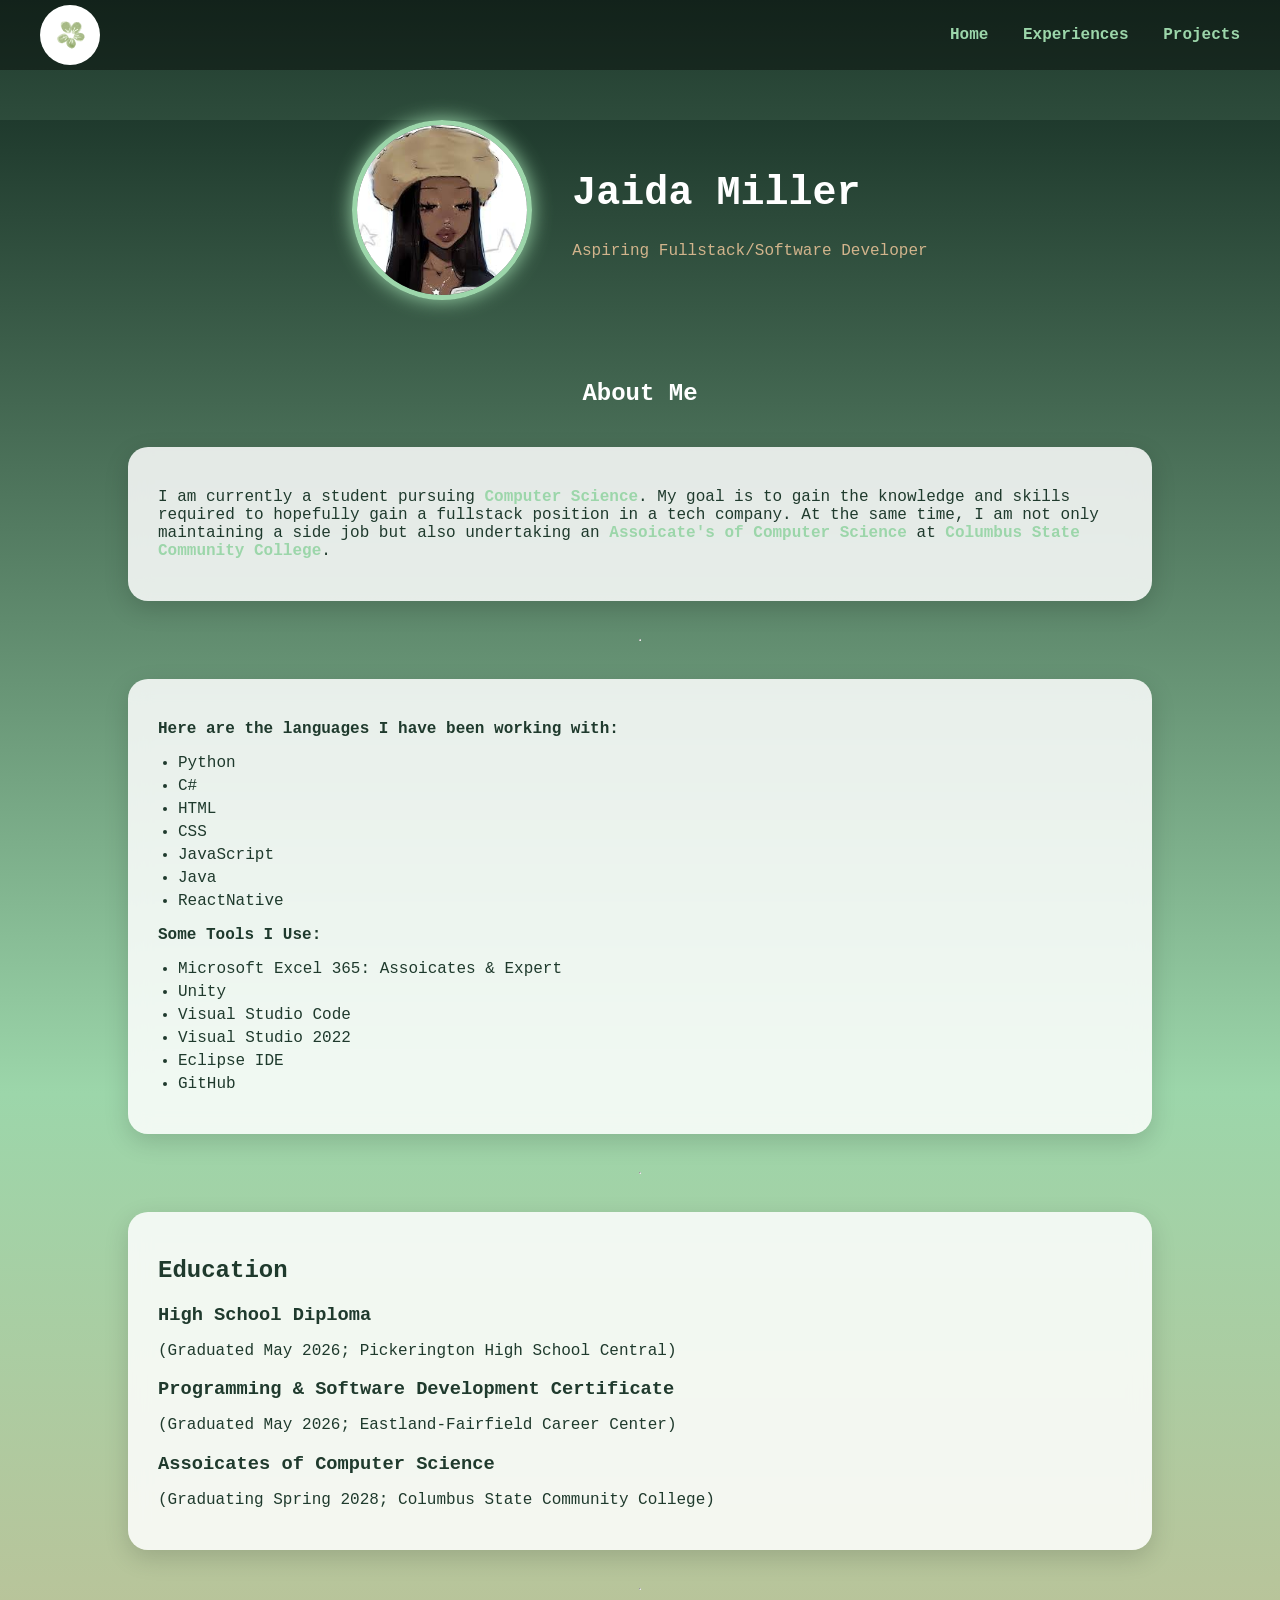
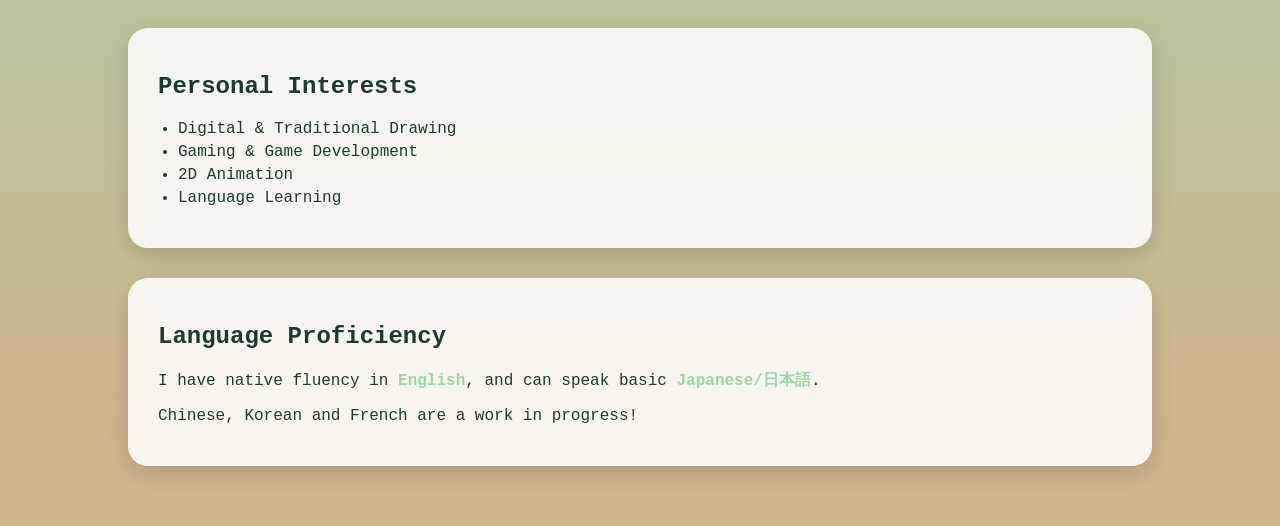
==== HTML/about.html @ fad62fcd "Add files via upload" ====
<!DOCTYPE html>
<html lang="en">
<head>
    <meta charset="UTF-8">
    <link rel="icon" href="/res/greenstar.png" />
    <meta name="viewport" content="width=device-width, initial-scale=1.0">
    <title>【About Me】</title>


    <link rel="stylesheet" href="/CSS/about.css">

</head>
<body>

    <div class="About_Container">



       <nav>
            <div class="logo-container">
                <div class="logo-icon">
                <img src="/res/Adobe Express - file (2).png" alt="Logo Flower">
                </div>
                <div class="logo-menu">
                <button class="logo-menu-btn btn1">Commissions</button>
                <button class="logo-menu-btn btn2">Services</button>
                <button class="logo-menu-btn btn3">Testimonys</button>
                </div>
            </div>

            <div class="nav-links">
                <a href="/index.html">Home</a>
                <a href="/HTML/experience.html">Experiences</a>
                <a href="/HTML/projects.html">Projects</a>
            </div>
        </nav>

        <div class="AboutHero">
            <img src="/res/ProfilePlaceholder.jpg" class="profile-img">
            <div class="hero-text">
                 <h1>Jaida Miller</h1>
                 <p>Aspiring Fullstack/Software Developer</p>
            </div>
           
        </div>
        
        <div class="AboutMe_Content">

            <h2 class="section-title">About Me</h2>

            <div class="About_Card">
                <p>I am currently a student pursuing <span>Computer Science</span>. 
                My goal is to gain the knowledge and skills required to hopefully gain a fullstack position in a tech company. 
                At the same time, I am not only maintaining a side job but also undertaking an <span>Assoicate's of Computer Science</span>
                at <span>Columbus State Community College</span>.
                </p>
            </div>

            <hr>

            <div class="About_Card">
                <p><strong>Here are the languages I have been working with: </strong></p>

                <ul>
                    <li>Python</li>
                    <li>C#</li>
                    <li>HTML</li>
                    <li>CSS</li>
                    <li>JavaScript</li>
                    <li>Java</li>
                    <li>ReactNative</li>
                </ul>

                <p><strong>Some Tools I Use:</strong></p>

                <ul>
                    <li>Microsoft Excel 365: Assoicates & Expert</li>
                    <li>Unity</li>
                    <li>Visual Studio Code</li>
                    <li>Visual Studio 2022</li>
                    <li>Eclipse IDE</li>
                    <li>GitHub</li>
                </ul>
            </div>

            <hr>

            <div class="About_Card">
                <h2>Education</h2>

                <h3>High School Diploma</h3>
                <p>(Graduated May 2026; Pickerington High School Central)</p>

                <h3>Programming & Software Development Certificate</h3>
                <p>(Graduated May 2026; Eastland-Fairfield Career Center)</p>

                <h3>Assoicates of Computer Science</h3>
                <p>(Graduating Spring 2028; Columbus State Community College)</p>
            </div>
            
            <hr>

            <div class="About_Card">
                <h2>Personal Interests</h2>
                <ul>
                    <li>Digital & Traditional Drawing</li>
                    <li>Gaming & Game Development</li>
                    <li>2D Animation</li>
                    <li>Language Learning</li>
                </ul>
            </div>

            <div class="About_Card">
                <h2>Language Proficiency</h2>
                <p>I have native fluency in <span>English</span>, and can speak basic <span>Japanese/日本語</span>.</p>
                <p>Chinese, Korean and French are a work in progress!</p>
            </div>


        </div>

    </div>





    <script src="/JS/index.js"></script>
</body>
</html>
---- CSS/about.css ----
* {
    box-sizing: border-box;
}
nav {
    position: fixed;
    top: 0;
    width: 100%;
    height: 70px;
    display: flex;
    align-items: center;
    justify-content: space-between;
    padding: 0 40px;
    background-color: rgba(0,0,0,0.4);
    z-index: 50;
}

/* Logo container on left */
.logo-container {
    position: relative;
    display: flex;
    align-items: center;
    cursor: pointer;
}

/* Logo icon circle */
.logo-icon {
    width: 60px;
    height: 60px;
    background-color: #fff;
    border-radius: 50%;
    position: relative;
    transition: transform 0.3s ease;
}

/* Float effect on hover */
.logo-container:hover .logo-icon {
    animation: floatLogo 1s ease-in-out infinite alternate;
}

@keyframes floatLogo {
    0% { transform: translateY(0); }
    100% { transform: translateY(-8px); }
}

/* Flower image centered in logo */
.logo-icon img {
    width: 100%;
    height: 100%;
    object-fit: contain;
    position: absolute;
    top: 50%;
    left: 50%;
    transform: translate(-50%, -50%);
    pointer-events: none;
}

/* Dropdown menu buttons */
.logo-menu {
    position: absolute;
    top: 80px; /* below the logo */
    left: 0;
    display: flex;
    flex-direction: column;
    gap: 10px;
    opacity: 0;
    pointer-events: none;
    transition: all 0.4s ease;
}

.logo-menu.active {
    opacity: 1;
    pointer-events: auto;
}

.logo-menu-btn {
    background-color: #9cd6aa;
    color: #fff;
    padding: 8px 20px;
    border-radius: 12px;
    font-weight: bold;
    border: none;
    box-shadow: 0 4px 10px rgba(0,0,0,0.2);
    transition: all 0.3s ease;
}

.logo-menu-btn:hover {
    background-color: #fff;
    color: #9cd6aa;
}

/* Other nav links on right */
.nav-links a {
    color: #9cd6aa;
    text-decoration: none;
    margin-left: 25px;
    font-weight: bold;
    transition: all 0.3s ease;
}

.nav-links a:hover {
    color: #d2b48c;
    transform: scale(1.05);
}
.About_Container{
    position: relative;
    width: 100%;
    height: 100%;
    background: linear-gradient(to bottom, #1f3a2d, #9cd6aa, #d2b48c);
    
}

body {
    margin: 0;
    font-family:'Courier New', Courier, monospace;
    background: linear-gradient(to bottom, #1f3a2d, #9cd6aa, #d2b48c);
    color: #1f3a2d;
}

/* HERO SECTION */
.AboutHero {
    margin-top: 120px;
    display: flex;
    align-items: center;
    justify-content: center;
    gap: 40px;
    text-align: left;
}

.profile-img {
    width: 180px;
    height: 180px;
    border-radius: 50%;
    border: 4px solid #fff;
    object-fit: cover;
    box-shadow: 0 10px 25px rgba(0,0,0,0.2);
    animation: popUp 0.7s ease-out;
    box-shadow: 0 0 20px #9cd6aa;
    border: 5px solid #9cd6aa;
}

.profile-img:hover{
    border-color: #fff;
    box-shadow: 0 0 25px #fffaa0;
    transition: all 0.3s ease;
}

/* Pop-up animation */
@keyframes popUp {
    0% { transform: scale(0.5); opacity: 0; }
    70% { transform: scale(1.1); opacity: 1; }
    100% { transform: scale(1); }
}

.hero-text h1 {
    font-size: 2.5rem;
    color: #fff;
}

.hero-text p {
    color: #d2b48c;
    font-weight: 500;
}

/* CONTENT WRAPPER */
.AboutMe_Content {
    width: 80%;
    margin: 60px auto;
    display: flex;
    flex-direction: column;
    gap: 30px;
}

/* CARDS */
.About_Card {
    background: rgba(255, 255, 255, 0.85);
    padding: 25px 30px;
    border-radius: 20px;
    backdrop-filter: blur(10px);
    box-shadow: 0 8px 25px rgba(0,0,0,0.15);
    transition: transform 0.3s ease;
}

.About_Card:hover {
    transform: translateY(-5px);
}

/* SECTION TITLES */
.section-title {
    text-align: center;
    color: #fff;
    margin-bottom: 10px;
}

/* TEXT STYLING */
.About_Card span {
    color: #9cd6aa;
    font-weight: bold;
}

/* LISTS */
.About_Card ul {
    padding-left: 20px;
}

.About_Card li {
    margin-bottom: 5px;
}

/* EDUCATION HEADINGS */
.About_Card h3 {
    margin-bottom: 5px;
    color: #1f3a2d;
}
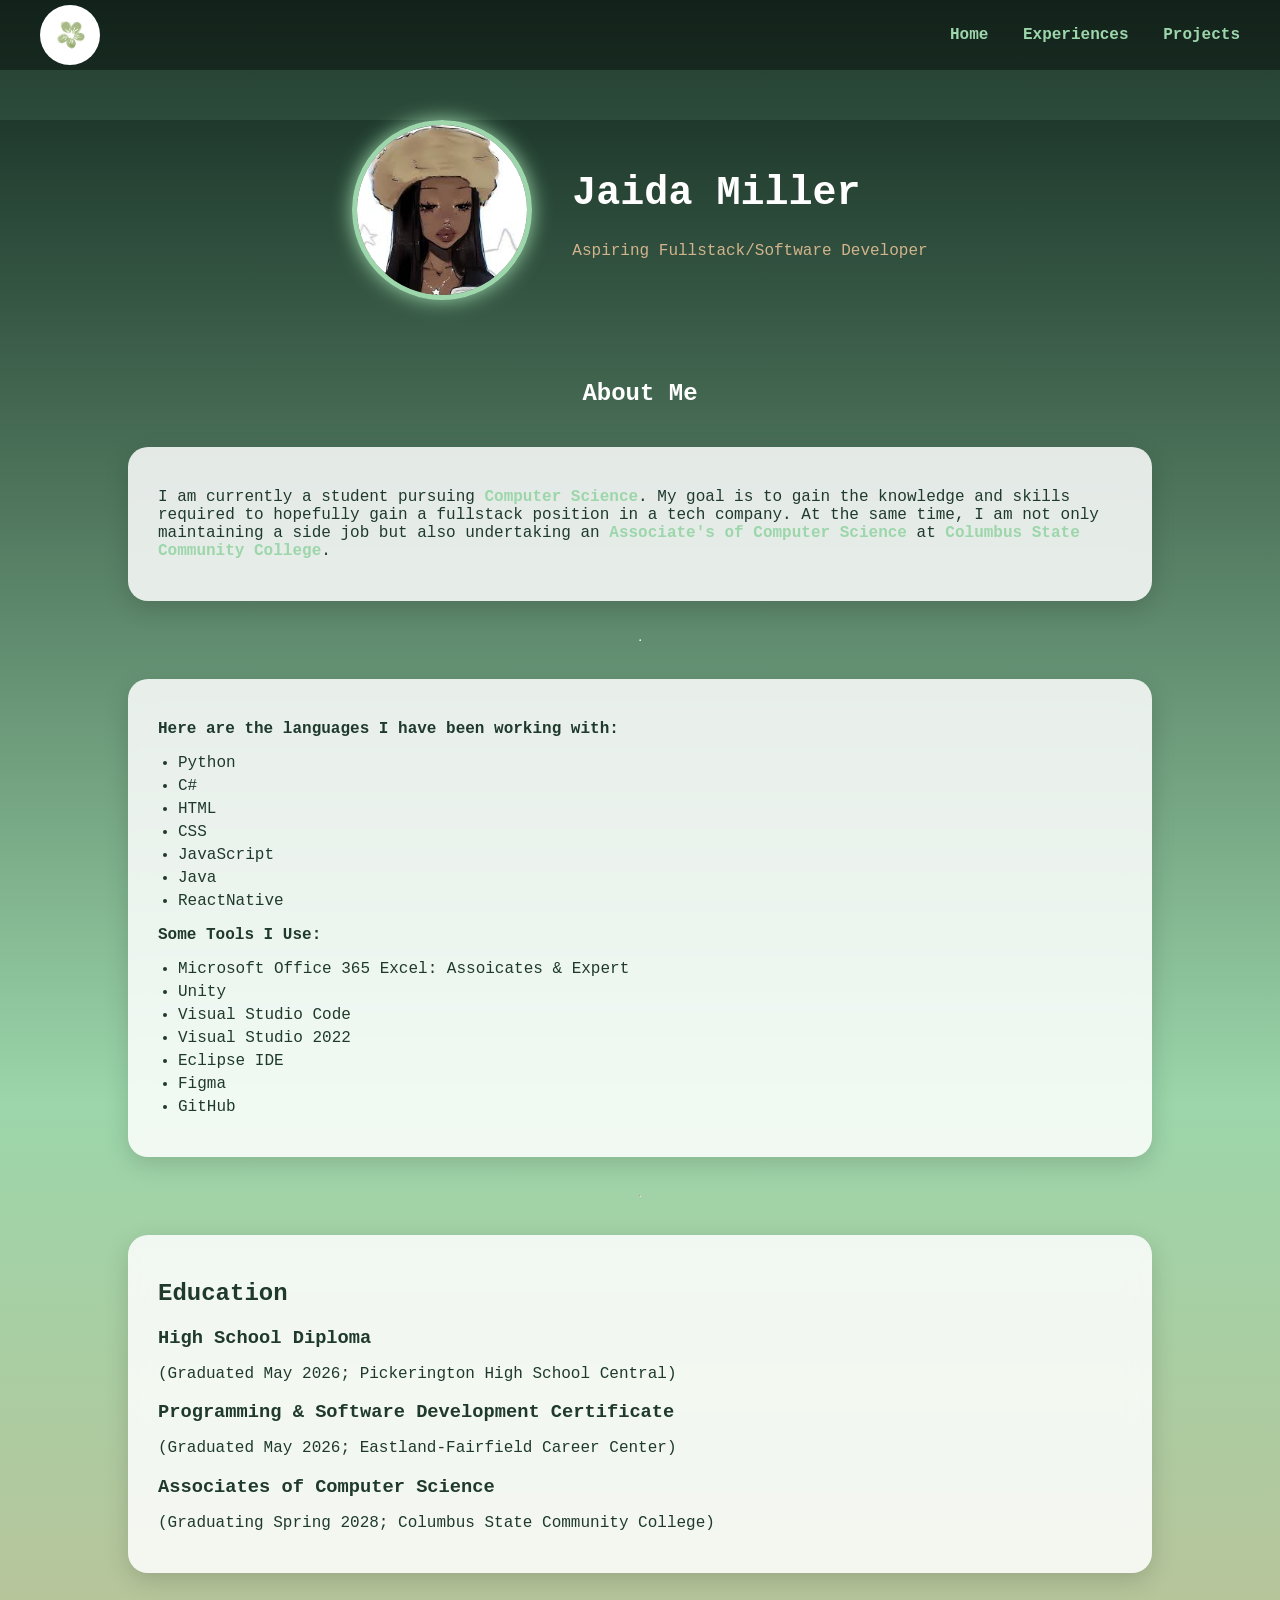
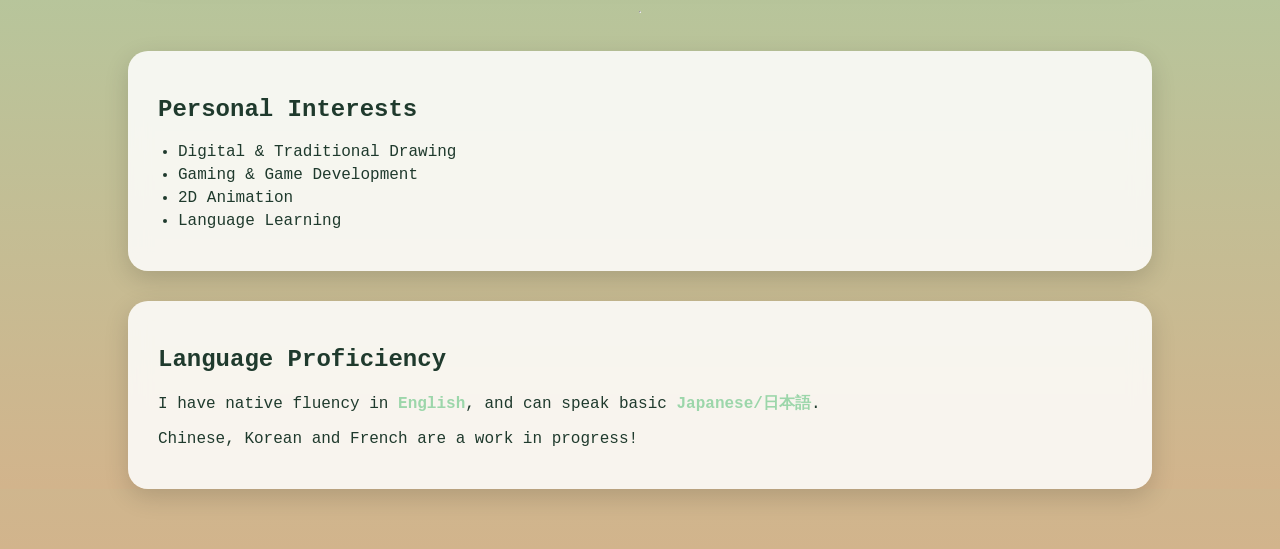
==== commit 0151f5f6: "catching laptop up on a few changes made 3/30/26" ====
--- a/HTML/about.html
+++ b/HTML/about.html
@@ -51,7 +51,7 @@
             <div class="About_Card">
                 <p>I am currently a student pursuing <span>Computer Science</span>. 
                 My goal is to gain the knowledge and skills required to hopefully gain a fullstack position in a tech company. 
-                At the same time, I am not only maintaining a side job but also undertaking an <span>Assoicate's of Computer Science</span>
+                At the same time, I am not only maintaining a side job but also undertaking an <span>Associate's of Computer Science</span>
                 at <span>Columbus State Community College</span>.
                 </p>
             </div>
@@ -74,11 +74,12 @@
                 <p><strong>Some Tools I Use:</strong></p>
 
                 <ul>
-                    <li>Microsoft Excel 365: Assoicates & Expert</li>
+                    <li>Microsoft Office 365 Excel: Assoicates & Expert</li>
                     <li>Unity</li>
                     <li>Visual Studio Code</li>
                     <li>Visual Studio 2022</li>
                     <li>Eclipse IDE</li>
+                    <li>Figma</li>
                     <li>GitHub</li>
                 </ul>
             </div>
@@ -94,7 +95,7 @@
                 <h3>Programming & Software Development Certificate</h3>
                 <p>(Graduated May 2026; Eastland-Fairfield Career Center)</p>
 
-                <h3>Assoicates of Computer Science</h3>
+                <h3>Associates of Computer Science</h3>
                 <p>(Graduating Spring 2028; Columbus State Community College)</p>
             </div>
             
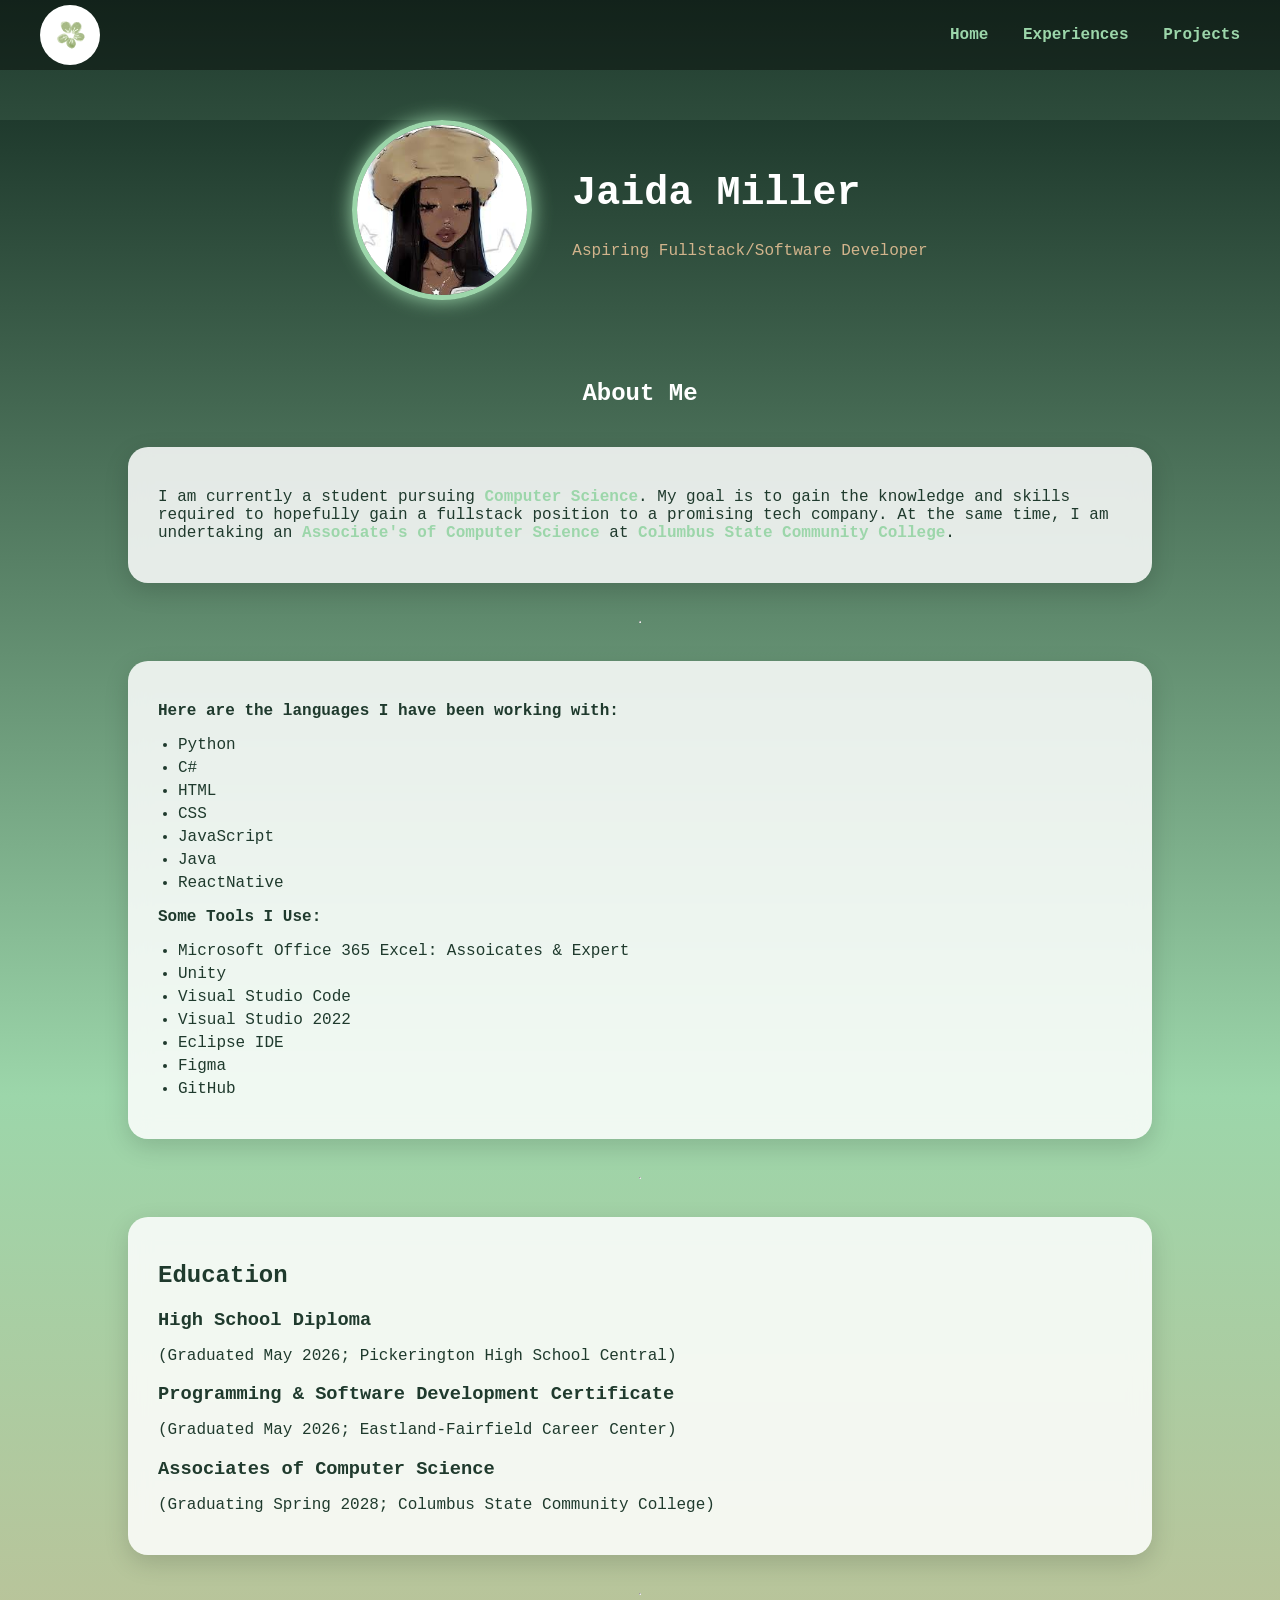
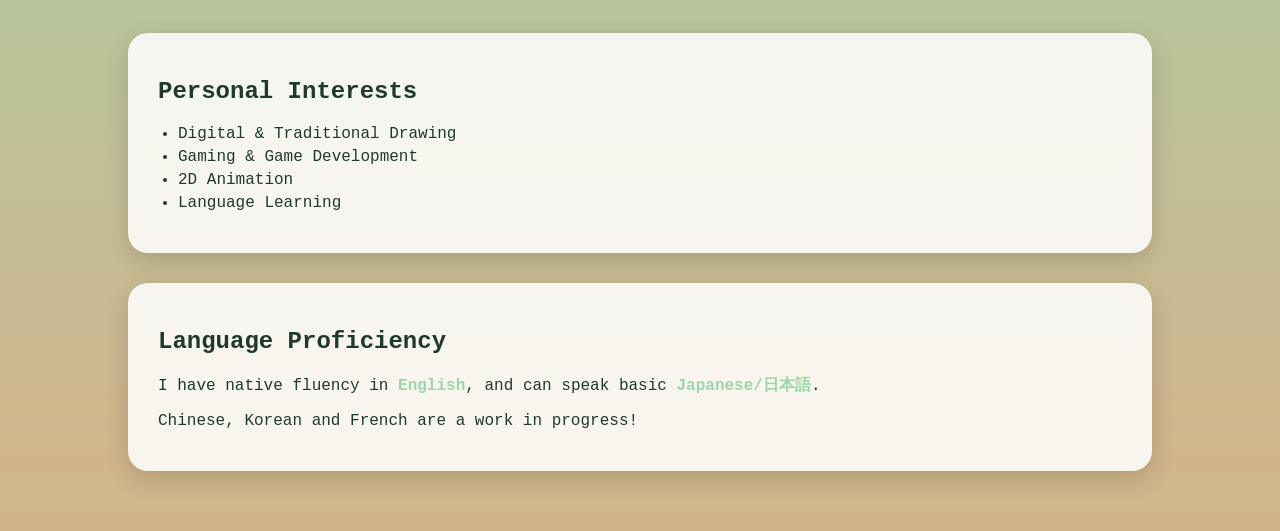
==== commit 491d8564: "Updates Bio in About 4/16/26" ====
--- a/HTML/about.html
+++ b/HTML/about.html
@@ -50,8 +50,8 @@
 
             <div class="About_Card">
                 <p>I am currently a student pursuing <span>Computer Science</span>. 
-                My goal is to gain the knowledge and skills required to hopefully gain a fullstack position in a tech company. 
-                At the same time, I am not only maintaining a side job but also undertaking an <span>Associate's of Computer Science</span>
+                My goal is to gain the knowledge and skills required to hopefully gain a fullstack position to a promising tech company. 
+                At the same time, I am undertaking an <span>Associate's of Computer Science</span>
                 at <span>Columbus State Community College</span>.
                 </p>
             </div>
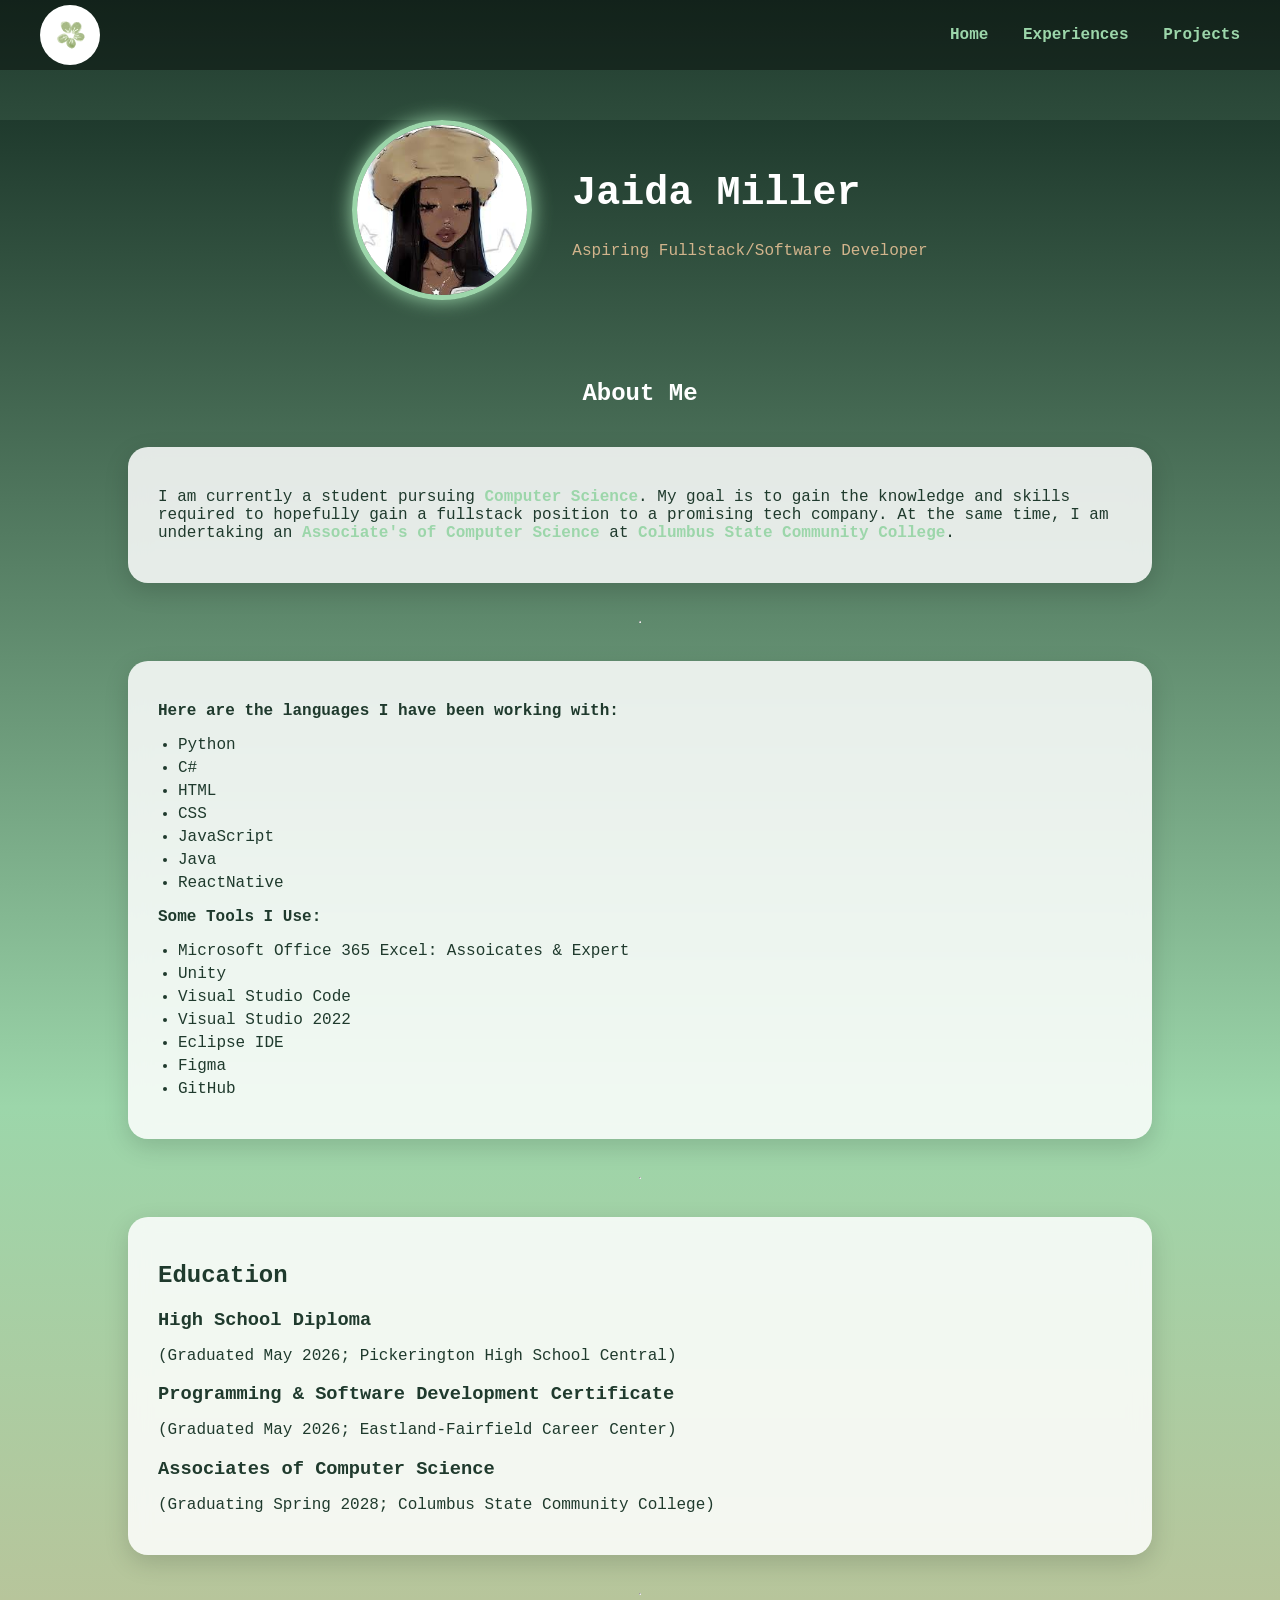
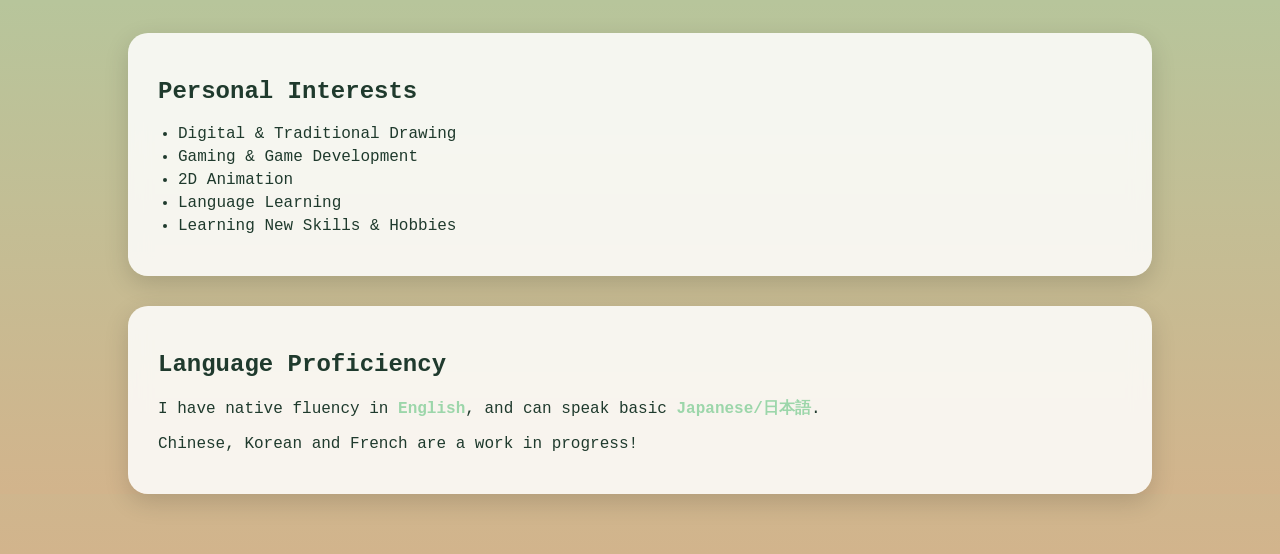
==== commit 4628ad1b: "added a new job to experience and changed a bit for the about page 4/22/26" ====
--- a/HTML/about.html
+++ b/HTML/about.html
@@ -108,6 +108,7 @@
                     <li>Gaming & Game Development</li>
                     <li>2D Animation</li>
                     <li>Language Learning</li>
+                    <li>Learning New Skills & Hobbies</li>
                 </ul>
             </div>
 
